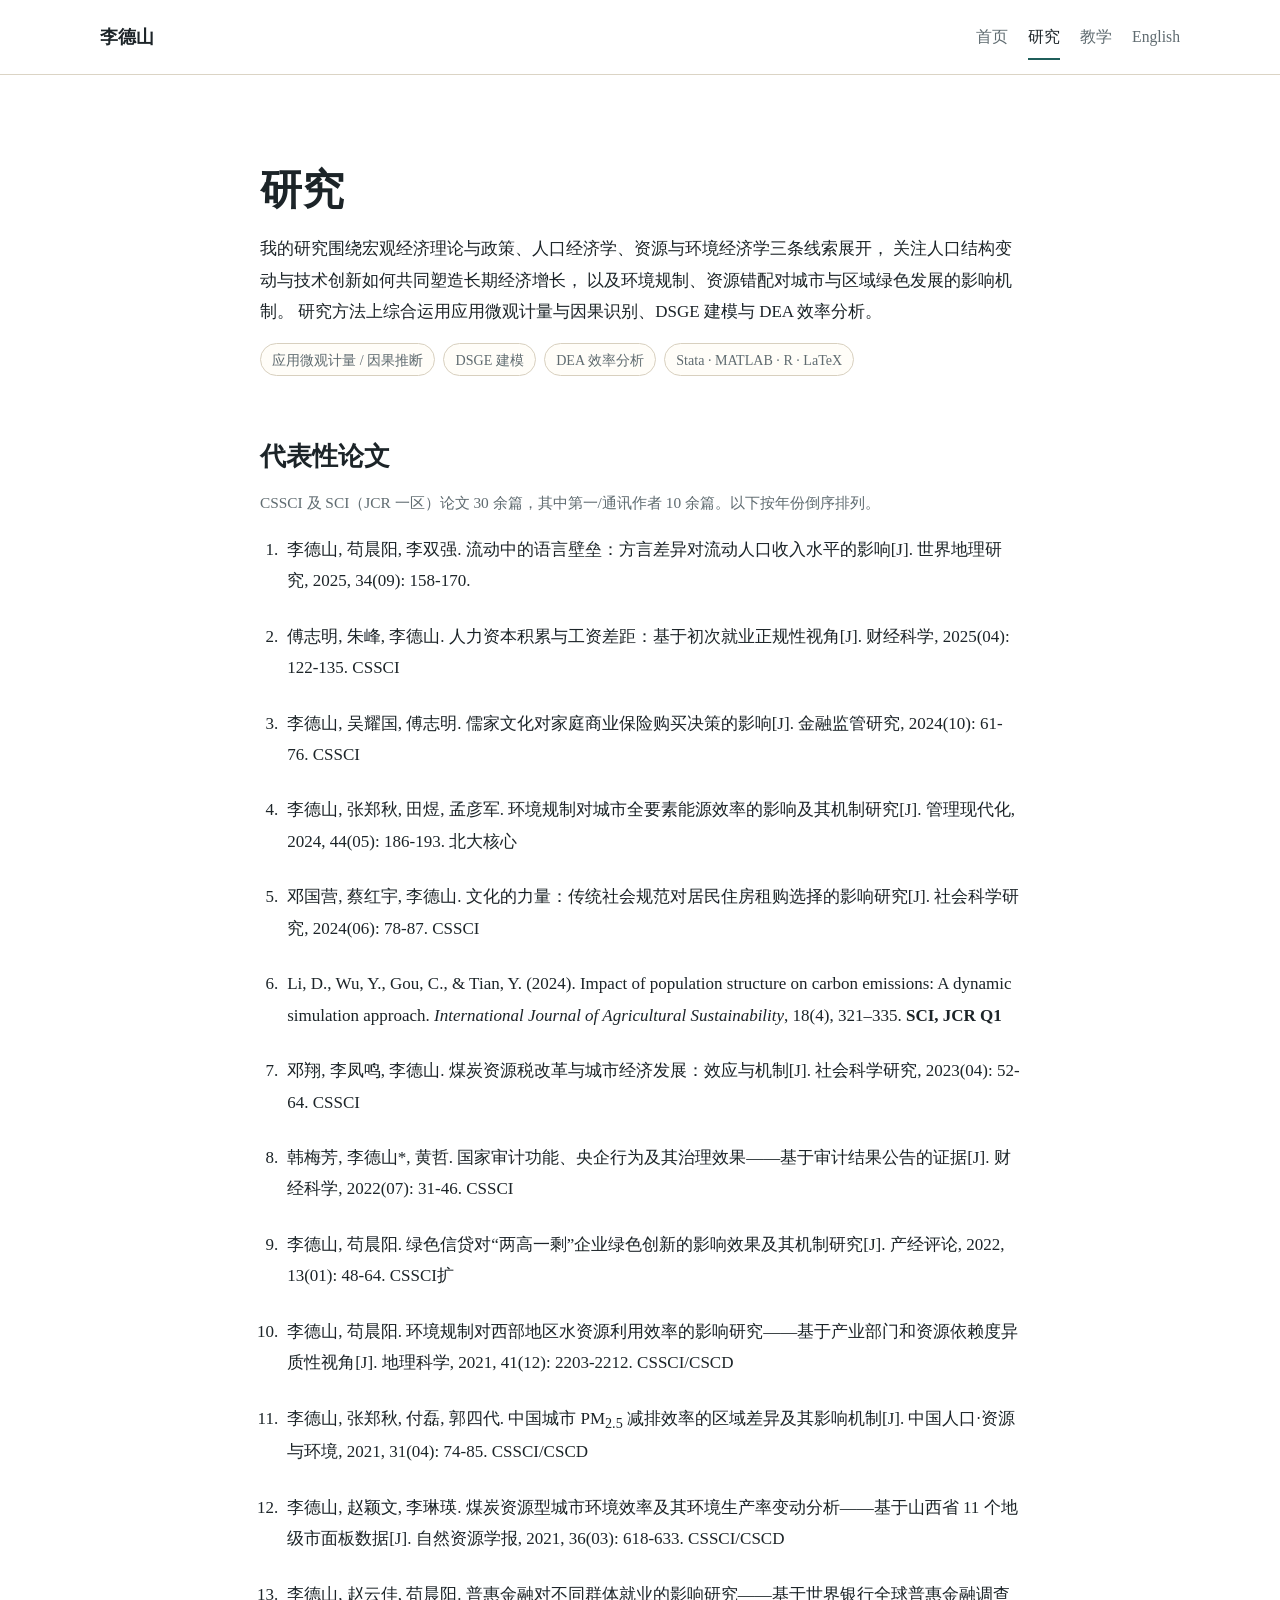
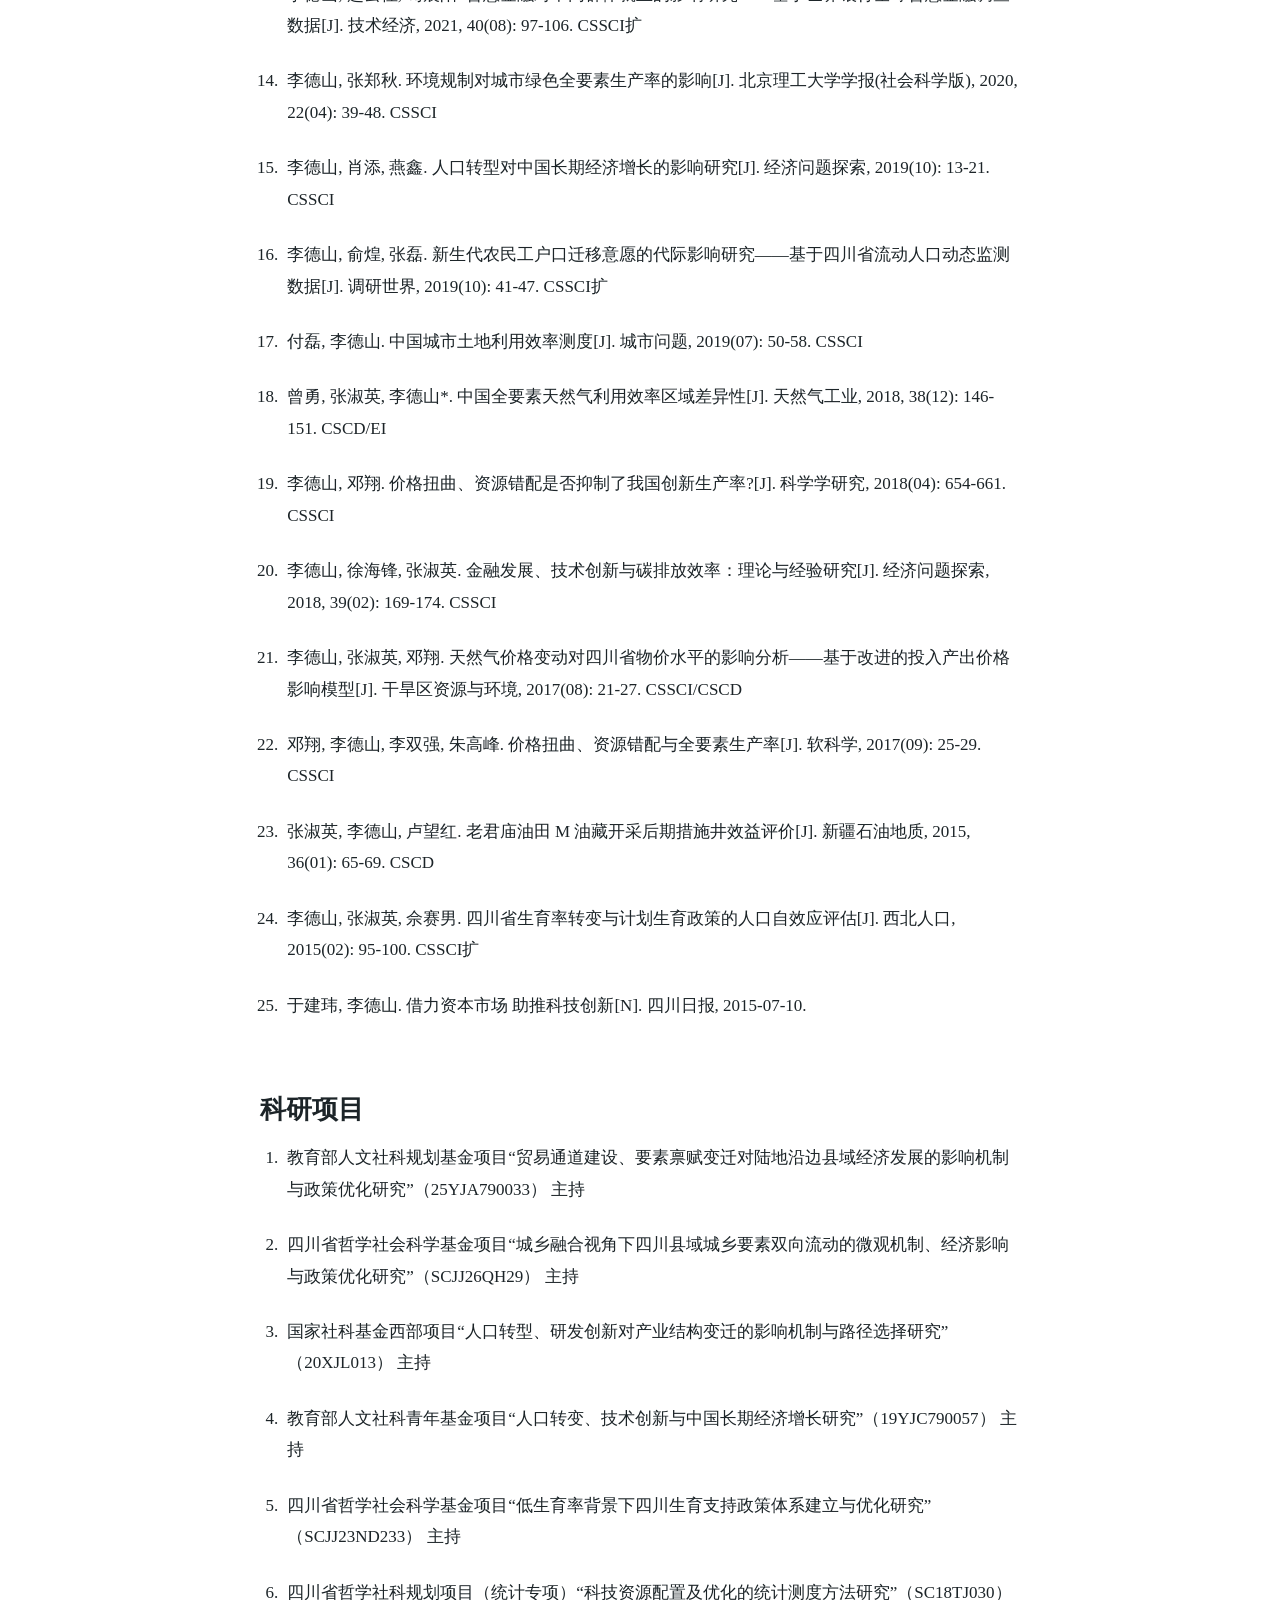
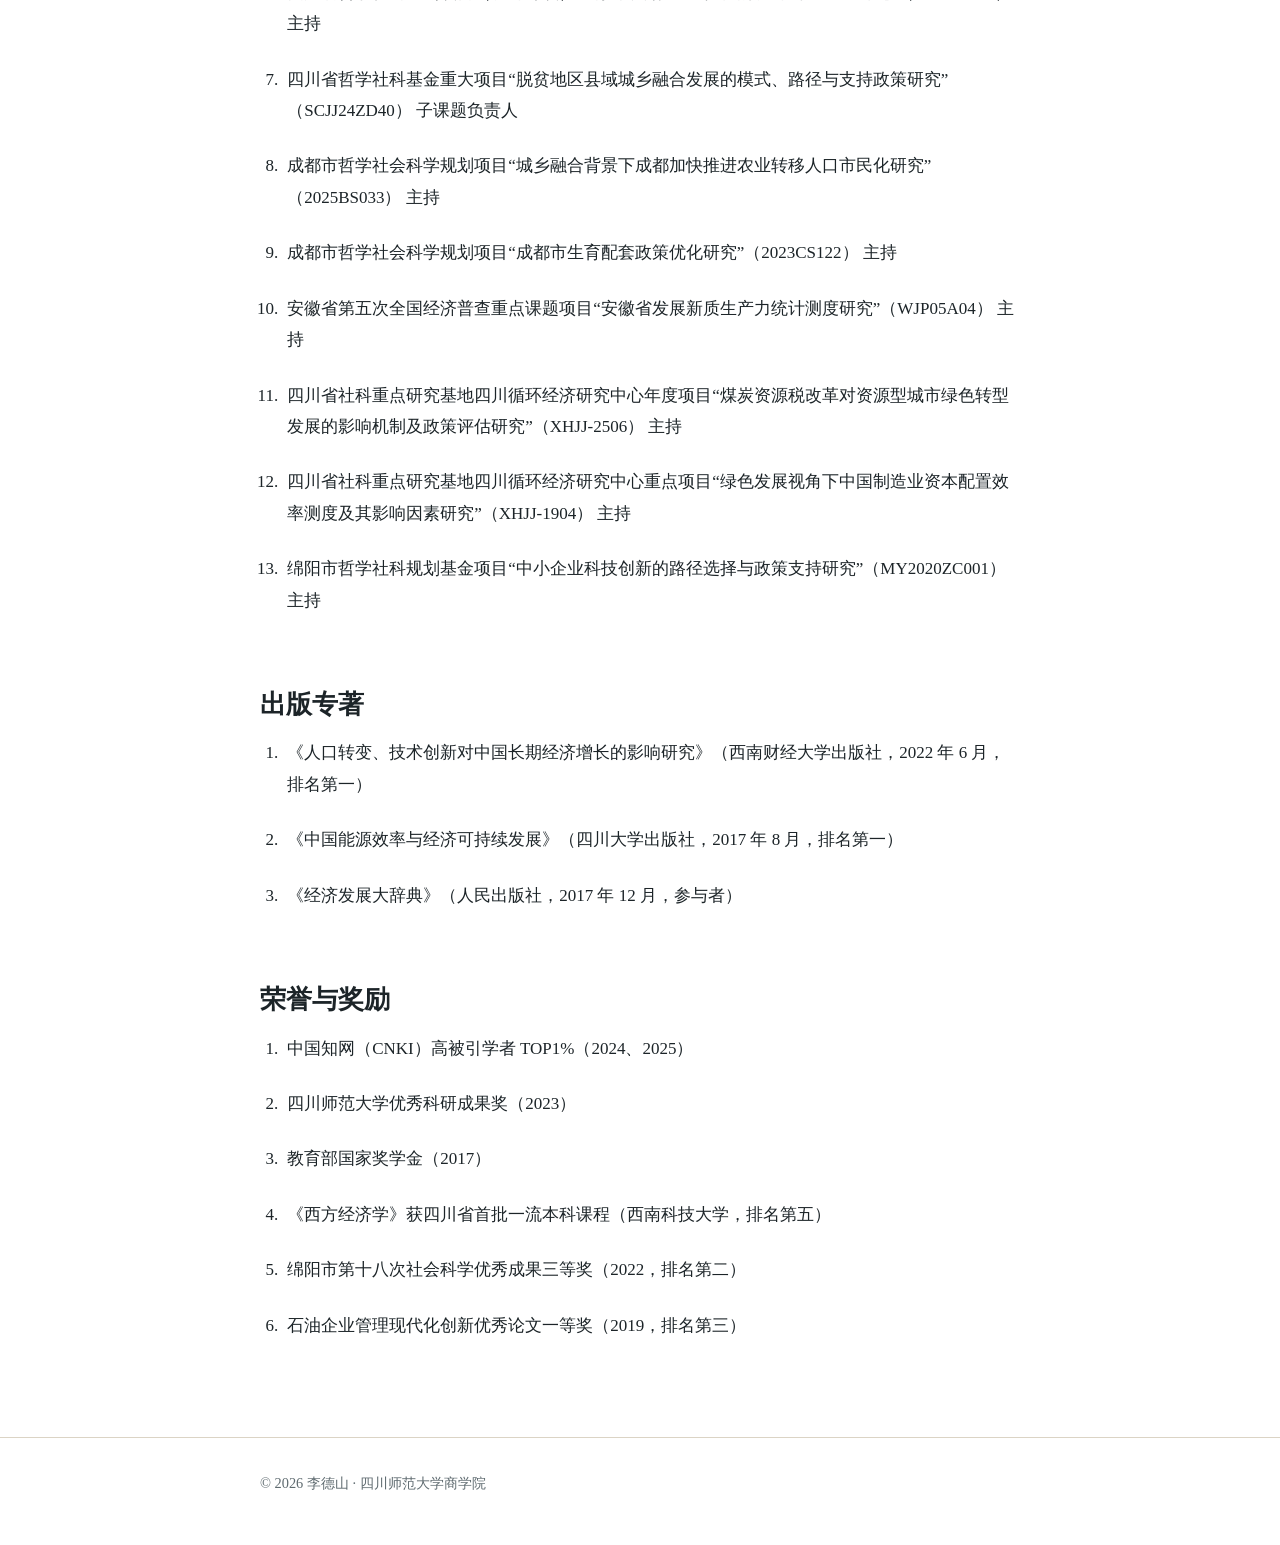
==== research.html @ 9db837fc "Rebuild personal homepage with new design - Replace Jekyll-based index.md with a static site styled " ====
<!DOCTYPE html>
<html lang="zh-CN">
<head>
  <meta charset="UTF-8">
  <meta name="viewport" content="width=device-width, initial-scale=1">
  <title>研究 | 李德山</title>
  <meta name="description" content="李德山的研究方向、代表性论文、科研项目与专著。">
  <link rel="stylesheet" href="style.css">
</head>
<body>
  <header class="site-header">
    <div class="container header-inner">
      <a class="site-name" href="index.html">李德山</a>
      <nav class="site-nav" aria-label="主导航">
        <a href="index.html">首页</a>
        <a href="research.html" aria-current="page">研究</a>
        <a href="teaching.html">教学</a>
        <a href="english.html">English</a>
      </nav>
    </div>
  </header>

  <main>
    <section class="page-hero">
      <div class="container narrow">
        <h1>研究</h1>
        <p>
          我的研究围绕宏观经济理论与政策、人口经济学、资源与环境经济学三条线索展开，
          关注人口结构变动与技术创新如何共同塑造长期经济增长，
          以及环境规制、资源错配对城市与区域绿色发展的影响机制。
          研究方法上综合运用应用微观计量与因果识别、DSGE 建模与 DEA 效率分析。
        </p>
        <ul class="tags">
          <li>应用微观计量 / 因果推断</li>
          <li>DSGE 建模</li>
          <li>DEA 效率分析</li>
          <li>Stata · MATLAB · R · LaTeX</li>
        </ul>
      </div>
    </section>

    <section class="page-section">
      <div class="container narrow">
        <h2>代表性论文</h2>
        <p class="pub-meta">CSSCI 及 SCI（JCR 一区）论文 30 余篇，其中第一/通讯作者 10 余篇。以下按年份倒序排列。</p>
        <ol class="pub-list">
          <li><p class="pub-citation">李德山, 苟晨阳, 李双强. 流动中的语言壁垒：方言差异对流动人口收入水平的影响[J]. 世界地理研究, 2025, 34(09): 158-170.</p></li>
          <li><p class="pub-citation">傅志明, 朱峰, 李德山. 人力资本积累与工资差距：基于初次就业正规性视角[J]. 财经科学, 2025(04): 122-135. CSSCI</p></li>
          <li><p class="pub-citation">李德山, 吴耀国, 傅志明. 儒家文化对家庭商业保险购买决策的影响[J]. 金融监管研究, 2024(10): 61-76. CSSCI</p></li>
          <li><p class="pub-citation">李德山, 张郑秋, 田煜, 孟彦军. 环境规制对城市全要素能源效率的影响及其机制研究[J]. 管理现代化, 2024, 44(05): 186-193. 北大核心</p></li>
          <li><p class="pub-citation">邓国营, 蔡红宇, 李德山. 文化的力量：传统社会规范对居民住房租购选择的影响研究[J]. 社会科学研究, 2024(06): 78-87. CSSCI</p></li>
          <li><p class="pub-citation">Li, D., Wu, Y., Gou, C., &amp; Tian, Y. (2024). Impact of population structure on carbon emissions: A dynamic simulation approach. <em>International Journal of Agricultural Sustainability</em>, 18(4), 321–335. <strong>SCI, JCR Q1</strong></p></li>
          <li><p class="pub-citation">邓翔, 李凤鸣, 李德山. 煤炭资源税改革与城市经济发展：效应与机制[J]. 社会科学研究, 2023(04): 52-64. CSSCI</p></li>
          <li><p class="pub-citation">韩梅芳, 李德山*, 黄哲. 国家审计功能、央企行为及其治理效果——基于审计结果公告的证据[J]. 财经科学, 2022(07): 31-46. CSSCI</p></li>
          <li><p class="pub-citation">李德山, 苟晨阳. 绿色信贷对“两高一剩”企业绿色创新的影响效果及其机制研究[J]. 产经评论, 2022, 13(01): 48-64. CSSCI扩</p></li>
          <li><p class="pub-citation">李德山, 苟晨阳. 环境规制对西部地区水资源利用效率的影响研究——基于产业部门和资源依赖度异质性视角[J]. 地理科学, 2021, 41(12): 2203-2212. CSSCI/CSCD</p></li>
          <li><p class="pub-citation">李德山, 张郑秋, 付磊, 郭四代. 中国城市 PM<sub>2.5</sub> 减排效率的区域差异及其影响机制[J]. 中国人口·资源与环境, 2021, 31(04): 74-85. CSSCI/CSCD</p></li>
          <li><p class="pub-citation">李德山, 赵颖文, 李琳瑛. 煤炭资源型城市环境效率及其环境生产率变动分析——基于山西省 11 个地级市面板数据[J]. 自然资源学报, 2021, 36(03): 618-633. CSSCI/CSCD</p></li>
          <li><p class="pub-citation">李德山, 赵云佳, 苟晨阳. 普惠金融对不同群体就业的影响研究——基于世界银行全球普惠金融调查数据[J]. 技术经济, 2021, 40(08): 97-106. CSSCI扩</p></li>
          <li><p class="pub-citation">李德山, 张郑秋. 环境规制对城市绿色全要素生产率的影响[J]. 北京理工大学学报(社会科学版), 2020, 22(04): 39-48. CSSCI</p></li>
          <li><p class="pub-citation">李德山, 肖添, 燕鑫. 人口转型对中国长期经济增长的影响研究[J]. 经济问题探索, 2019(10): 13-21. CSSCI</p></li>
          <li><p class="pub-citation">李德山, 俞煌, 张磊. 新生代农民工户口迁移意愿的代际影响研究——基于四川省流动人口动态监测数据[J]. 调研世界, 2019(10): 41-47. CSSCI扩</p></li>
          <li><p class="pub-citation">付磊, 李德山. 中国城市土地利用效率测度[J]. 城市问题, 2019(07): 50-58. CSSCI</p></li>
          <li><p class="pub-citation">曾勇, 张淑英, 李德山*. 中国全要素天然气利用效率区域差异性[J]. 天然气工业, 2018, 38(12): 146-151. CSCD/EI</p></li>
          <li><p class="pub-citation">李德山, 邓翔. 价格扭曲、资源错配是否抑制了我国创新生产率?[J]. 科学学研究, 2018(04): 654-661. CSSCI</p></li>
          <li><p class="pub-citation">李德山, 徐海锋, 张淑英. 金融发展、技术创新与碳排放效率：理论与经验研究[J]. 经济问题探索, 2018, 39(02): 169-174. CSSCI</p></li>
          <li><p class="pub-citation">李德山, 张淑英, 邓翔. 天然气价格变动对四川省物价水平的影响分析——基于改进的投入产出价格影响模型[J]. 干旱区资源与环境, 2017(08): 21-27. CSSCI/CSCD</p></li>
          <li><p class="pub-citation">邓翔, 李德山, 李双强, 朱高峰. 价格扭曲、资源错配与全要素生产率[J]. 软科学, 2017(09): 25-29. CSSCI</p></li>
          <li><p class="pub-citation">张淑英, 李德山, 卢望红. 老君庙油田 M 油藏开采后期措施井效益评价[J]. 新疆石油地质, 2015, 36(01): 65-69. CSCD</p></li>
          <li><p class="pub-citation">李德山, 张淑英, 佘赛男. 四川省生育率转变与计划生育政策的人口自效应评估[J]. 西北人口, 2015(02): 95-100. CSSCI扩</p></li>
          <li><p class="pub-citation">于建玮, 李德山. 借力资本市场 助推科技创新[N]. 四川日报, 2015-07-10.</p></li>
        </ol>
      </div>
    </section>

    <section class="page-section">
      <div class="container narrow">
        <h2>科研项目</h2>
        <ol class="pub-list">
          <li><p class="pub-citation">教育部人文社科规划基金项目“贸易通道建设、要素禀赋变迁对陆地沿边县域经济发展的影响机制与政策优化研究”（25YJA790033） 主持</p></li>
          <li><p class="pub-citation">四川省哲学社会科学基金项目“城乡融合视角下四川县域城乡要素双向流动的微观机制、经济影响与政策优化研究”（SCJJ26QH29） 主持</p></li>
          <li><p class="pub-citation">国家社科基金西部项目“人口转型、研发创新对产业结构变迁的影响机制与路径选择研究”（20XJL013） 主持</p></li>
          <li><p class="pub-citation">教育部人文社科青年基金项目“人口转变、技术创新与中国长期经济增长研究”（19YJC790057） 主持</p></li>
          <li><p class="pub-citation">四川省哲学社会科学基金项目“低生育率背景下四川生育支持政策体系建立与优化研究”（SCJJ23ND233） 主持</p></li>
          <li><p class="pub-citation">四川省哲学社科规划项目（统计专项）“科技资源配置及优化的统计测度方法研究”（SC18TJ030） 主持</p></li>
          <li><p class="pub-citation">四川省哲学社科基金重大项目“脱贫地区县域城乡融合发展的模式、路径与支持政策研究”（SCJJ24ZD40） 子课题负责人</p></li>
          <li><p class="pub-citation">成都市哲学社会科学规划项目“城乡融合背景下成都加快推进农业转移人口市民化研究”（2025BS033） 主持</p></li>
          <li><p class="pub-citation">成都市哲学社会科学规划项目“成都市生育配套政策优化研究”（2023CS122） 主持</p></li>
          <li><p class="pub-citation">安徽省第五次全国经济普查重点课题项目“安徽省发展新质生产力统计测度研究”（WJP05A04） 主持</p></li>
          <li><p class="pub-citation">四川省社科重点研究基地四川循环经济研究中心年度项目“煤炭资源税改革对资源型城市绿色转型发展的影响机制及政策评估研究”（XHJJ-2506） 主持</p></li>
          <li><p class="pub-citation">四川省社科重点研究基地四川循环经济研究中心重点项目“绿色发展视角下中国制造业资本配置效率测度及其影响因素研究”（XHJJ-1904） 主持</p></li>
          <li><p class="pub-citation">绵阳市哲学社科规划基金项目“中小企业科技创新的路径选择与政策支持研究”（MY2020ZC001） 主持</p></li>
        </ol>
      </div>
    </section>

    <section class="page-section">
      <div class="container narrow">
        <h2>出版专著</h2>
        <ol class="pub-list">
          <li><p class="pub-citation">《人口转变、技术创新对中国长期经济增长的影响研究》（西南财经大学出版社，2022 年 6 月，排名第一）</p></li>
          <li><p class="pub-citation">《中国能源效率与经济可持续发展》（四川大学出版社，2017 年 8 月，排名第一）</p></li>
          <li><p class="pub-citation">《经济发展大辞典》（人民出版社，2017 年 12 月，参与者）</p></li>
        </ol>
      </div>
    </section>

    <section class="page-section">
      <div class="container narrow">
        <h2>荣誉与奖励</h2>
        <ol class="pub-list">
          <li><p class="pub-citation">中国知网（CNKI）高被引学者 TOP1%（2024、2025）</p></li>
          <li><p class="pub-citation">四川师范大学优秀科研成果奖（2023）</p></li>
          <li><p class="pub-citation">教育部国家奖学金（2017）</p></li>
          <li><p class="pub-citation">《西方经济学》获四川省首批一流本科课程（西南科技大学，排名第五）</p></li>
          <li><p class="pub-citation">绵阳市第十八次社会科学优秀成果三等奖（2022，排名第二）</p></li>
          <li><p class="pub-citation">石油企业管理现代化创新优秀论文一等奖（2019，排名第三）</p></li>
        </ol>
      </div>
    </section>
  </main>

  <footer class="site-footer">
    <div class="container narrow">
      <p>© 2026 李德山 · 四川师范大学商学院</p>
    </div>
  </footer>
</body>
</html>
---- style.css ----
/* 个人主页样式 —— 沿用参考站（qiyuan-deng.github.io）的设计语言
   暖米色纸感底色 + 墨绿强调色 + 衬线字体；针对中文补充字体栈与行高 */

:root {
  --bg: #f6f2e8;
  --surface: #fffdf8;
  --surface-strong: #f0e8da;
  --text: #1c2428;
  --muted: #5f6b70;
  --line: #d8d0bf;
  --accent: #1f5e5a;
  --accent-dark: #174947;
  --shadow: 0 18px 50px rgba(27, 36, 41, 0.08);
  --max-width: 1080px;
  --narrow-width: 760px;
}

* { box-sizing: border-box; }

html { scroll-behavior: smooth; }

body {
  margin: 0;
  font-family: Georgia, "Times New Roman", "Songti SC", "SimSun",
               "Noto Serif CJK SC", "Source Han Serif SC", serif;
  font-size: 17px;
  color: var(--text);
  background: #ffffff;
  line-height: 1.85;
}

a { color: var(--accent); text-decoration: none; }

a:hover,
a:focus-visible { color: var(--accent-dark); text-decoration: underline; }

img { max-width: 100%; display: block; }

.container {
  width: min(calc(100% - 2rem), var(--max-width));
  margin: 0 auto;
}

.narrow { width: min(100%, var(--narrow-width)); }

/* ---------- 顶部导航 ---------- */

.site-header {
  position: sticky;
  top: 0;
  z-index: 10;
  backdrop-filter: blur(10px);
  background: rgba(255, 255, 255, 0.96);
  border-bottom: 1px solid rgba(216, 208, 191, 0.9);
}

.header-inner {
  display: flex;
  align-items: center;
  justify-content: space-between;
  gap: 1rem;
  min-height: 74px;
}

.site-name {
  font-size: 1.15rem;
  font-weight: 700;
  letter-spacing: 0.01em;
  color: var(--text);
  white-space: nowrap;
}

.site-name:hover,
.site-name:focus-visible { color: var(--text); text-decoration: none; }

.site-nav { display: flex; flex-wrap: wrap; gap: 1.25rem; }

.site-nav a {
  position: relative;
  padding: 0.2rem 0;
  color: var(--muted);
  font-size: 0.98rem;
}

.site-nav a[aria-current="page"] { color: var(--text); }

.site-nav a[aria-current="page"]::after {
  content: "";
  position: absolute;
  left: 0;
  right: 0;
  bottom: -0.35rem;
  height: 2px;
  background: var(--accent);
}

/* ---------- 首屏 ---------- */

.hero,
.page-hero { padding: 5.5rem 0 2.5rem; }

.hero-grid {
  display: grid;
  grid-template-columns: minmax(0, 1.5fr) minmax(240px, 0.9fr);
  align-items: center;
  gap: 2.5rem;
}

.hero-text { min-width: 0; }

.eyebrow {
  margin: 0 0 1rem;
  color: var(--accent);
  font-size: 0.9rem;
  letter-spacing: 0.12em;
}

h1,
h2 {
  margin: 0 0 1rem;
  font-family: "Palatino Linotype", "Book Antiqua", Palatino, Georgia,
               "Songti SC", "SimSun", "Noto Serif CJK SC", serif;
  line-height: 1.3;
  font-weight: 700;
}

h1 { font-size: clamp(1.85rem, 3.6vw, 2.6rem); letter-spacing: -0.01em; }
h2 { font-size: clamp(1.35rem, 2vw, 1.8rem); }

h1 .en {
  display: block;
  font-size: 0.5em;
  letter-spacing: 0.06em;
  color: var(--muted);
  font-weight: 400;
  margin-top: 0.4rem;
}

p { margin: 0 0 1rem; }

.hero-intro,
.page-hero p { max-width: 52rem; }

.hero-intro-secondary { margin-top: 0.25rem; color: var(--muted); }

/* ---------- 链接胶囊 ---------- */

.external-links {
  display: flex;
  flex-wrap: wrap;
  gap: 0.85rem 1.25rem;
  margin-top: 1.6rem;
  position: relative;
  z-index: 3;
}

.external-links a {
  display: inline-flex;
  align-items: center;
  padding: 0.5rem 0.9rem;
  border: 1px solid var(--line);
  border-radius: 999px;
  background: #ffffff;
  font-size: 0.95rem;
}

.hero-photo { justify-self: end; position: relative; z-index: 1; }

.hero-photo img {
  width: min(100%, 250px);
  aspect-ratio: 4 / 5;
  object-fit: cover;
  border-radius: 24px;
  border: 1px solid rgba(216, 208, 191, 0.95);
  box-shadow: var(--shadow);
}

/* 无照片时的占位框 */
.photo-placeholder {
  width: min(100%, 250px);
  aspect-ratio: 4 / 5;
  border-radius: 24px;
  border: 1px dashed var(--line);
  background: var(--surface-strong);
  display: flex;
  align-items: center;
  justify-content: center;
  color: var(--muted);
  font-size: 0.9rem;
  text-align: center;
  padding: 1rem;
}

/* ---------- 内容区块 ---------- */

.page-section { padding: 1.5rem 0 2.5rem; }
.page-section + .page-section { padding-top: 0.5rem; }

.pub-list,
.course-list { margin: 0; padding-left: 1.4rem; }

.pub-list li,
.course-list li { margin-bottom: 1.5rem; padding-left: 0.3rem; }

.pub-title,
.course-title { margin-bottom: 0.2rem; font-weight: 700; color: var(--text); }

.pub-meta,
.course-meta { color: var(--muted); font-size: 0.96rem; }

.pub-citation { margin-bottom: 0.35rem; }

.tags { display: flex; flex-wrap: wrap; gap: 0.5rem; margin: 0.8rem 0 0; padding: 0; list-style: none; }

.tags li {
  border: 1px solid var(--line);
  border-radius: 999px;
  padding: 0.15rem 0.7rem;
  font-size: 0.88rem;
  color: var(--muted);
  background: var(--surface);
  margin: 0;
}

.contact-card {
  padding: 1.4rem 1.5rem;
  border: 1px solid var(--line);
  border-radius: 20px;
  background: linear-gradient(180deg, rgba(255, 253, 248, 0.95) 0%, rgba(240, 232, 218, 0.75) 100%);
  box-shadow: var(--shadow);
}

.contact-card dl { margin: 0; display: grid; grid-template-columns: 6.5rem 1fr; gap: 0.6rem 1rem; }
.contact-card dt { color: var(--muted); }
.contact-card dd { margin: 0; }

footer.site-footer {
  margin-top: 2rem;
  padding: 2rem 0;
  border-top: 1px solid rgba(216, 208, 191, 0.9);
  color: var(--muted);
  font-size: 0.9rem;
}

/* ---------- 待填占位标记 ---------- */

.todo {
  background: #fff6d8;
  border-bottom: 1px dashed #c9a227;
  padding: 0 0.2rem;
}

/* 正文关键词强调：低调的墨绿下划线，呼应主题色 */
.hl {
  border-bottom: 2px solid rgba(31, 94, 90, 0.28);
  padding-bottom: 1px;
}

/* ---------- 响应式 ---------- */

@media (max-width: 720px) {
  body { font-size: 16px; }

  .header-inner {
    flex-direction: column;
    align-items: flex-start;
    justify-content: center;
    padding: 1rem 0;
  }

  .site-nav { gap: 0.9rem 1.1rem; }

  .hero,
  .page-hero { padding-top: 3.5rem; }

  .hero-grid { grid-template-columns: 1fr; gap: 1.5rem; }

  .hero-photo { justify-self: start; }
  .hero-photo img,
  .photo-placeholder { width: min(68vw, 220px); }

  .external-links { gap: 0.7rem; }

  .contact-card dl { grid-template-columns: 1fr; gap: 0.2rem 0; }
  .contact-card dd { margin-bottom: 0.7rem; }
}
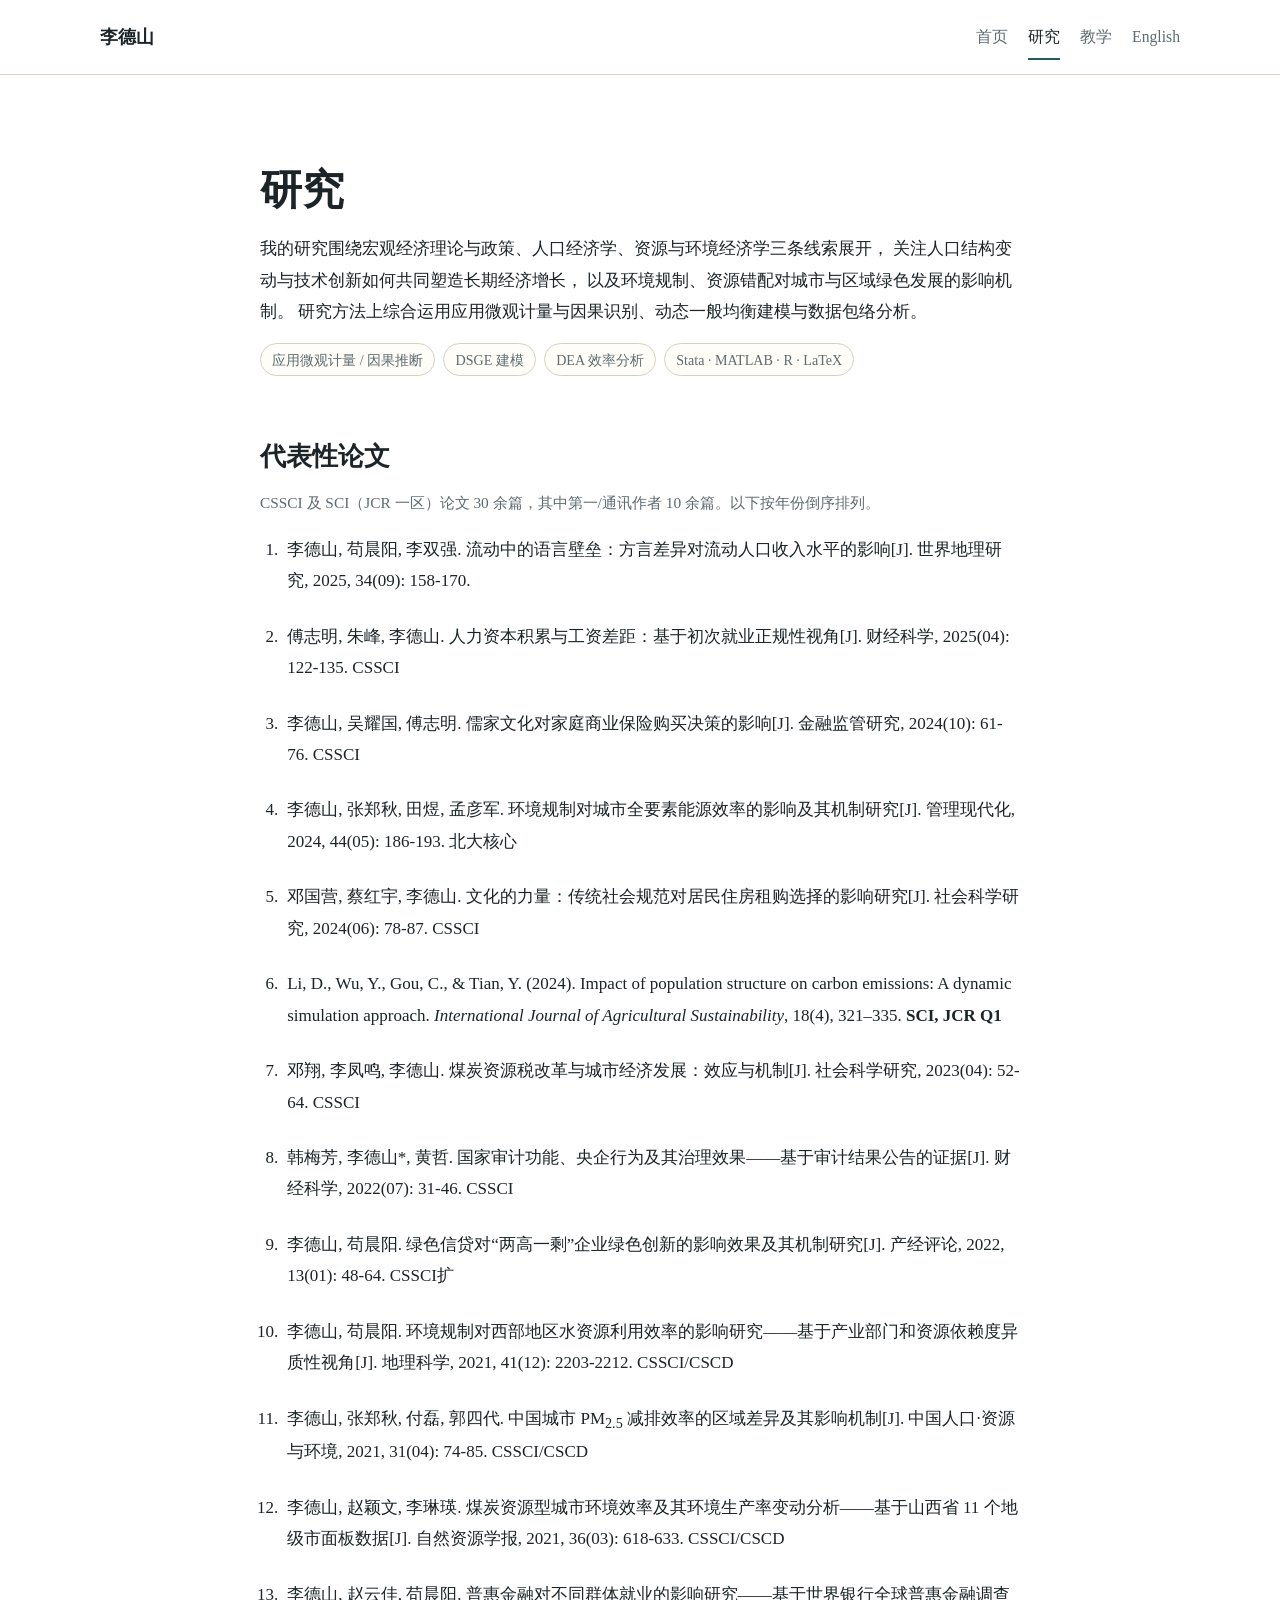
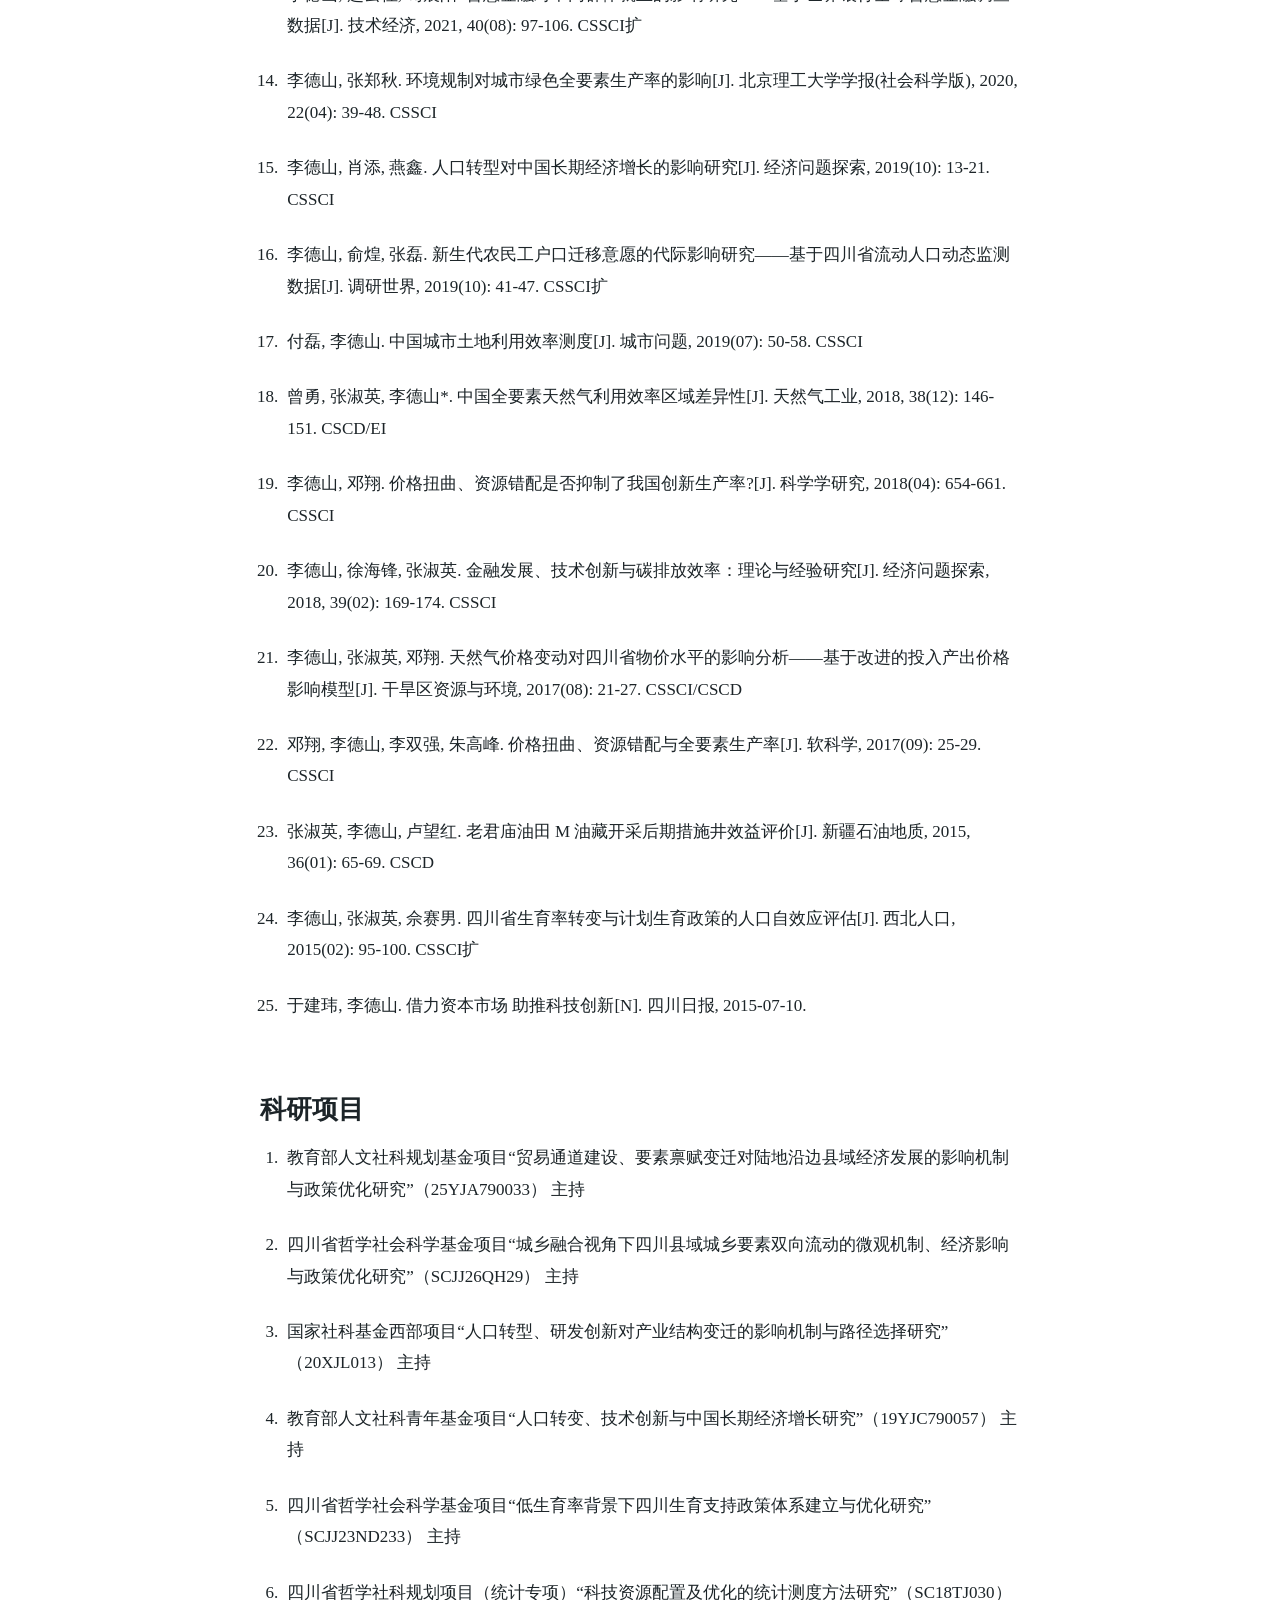
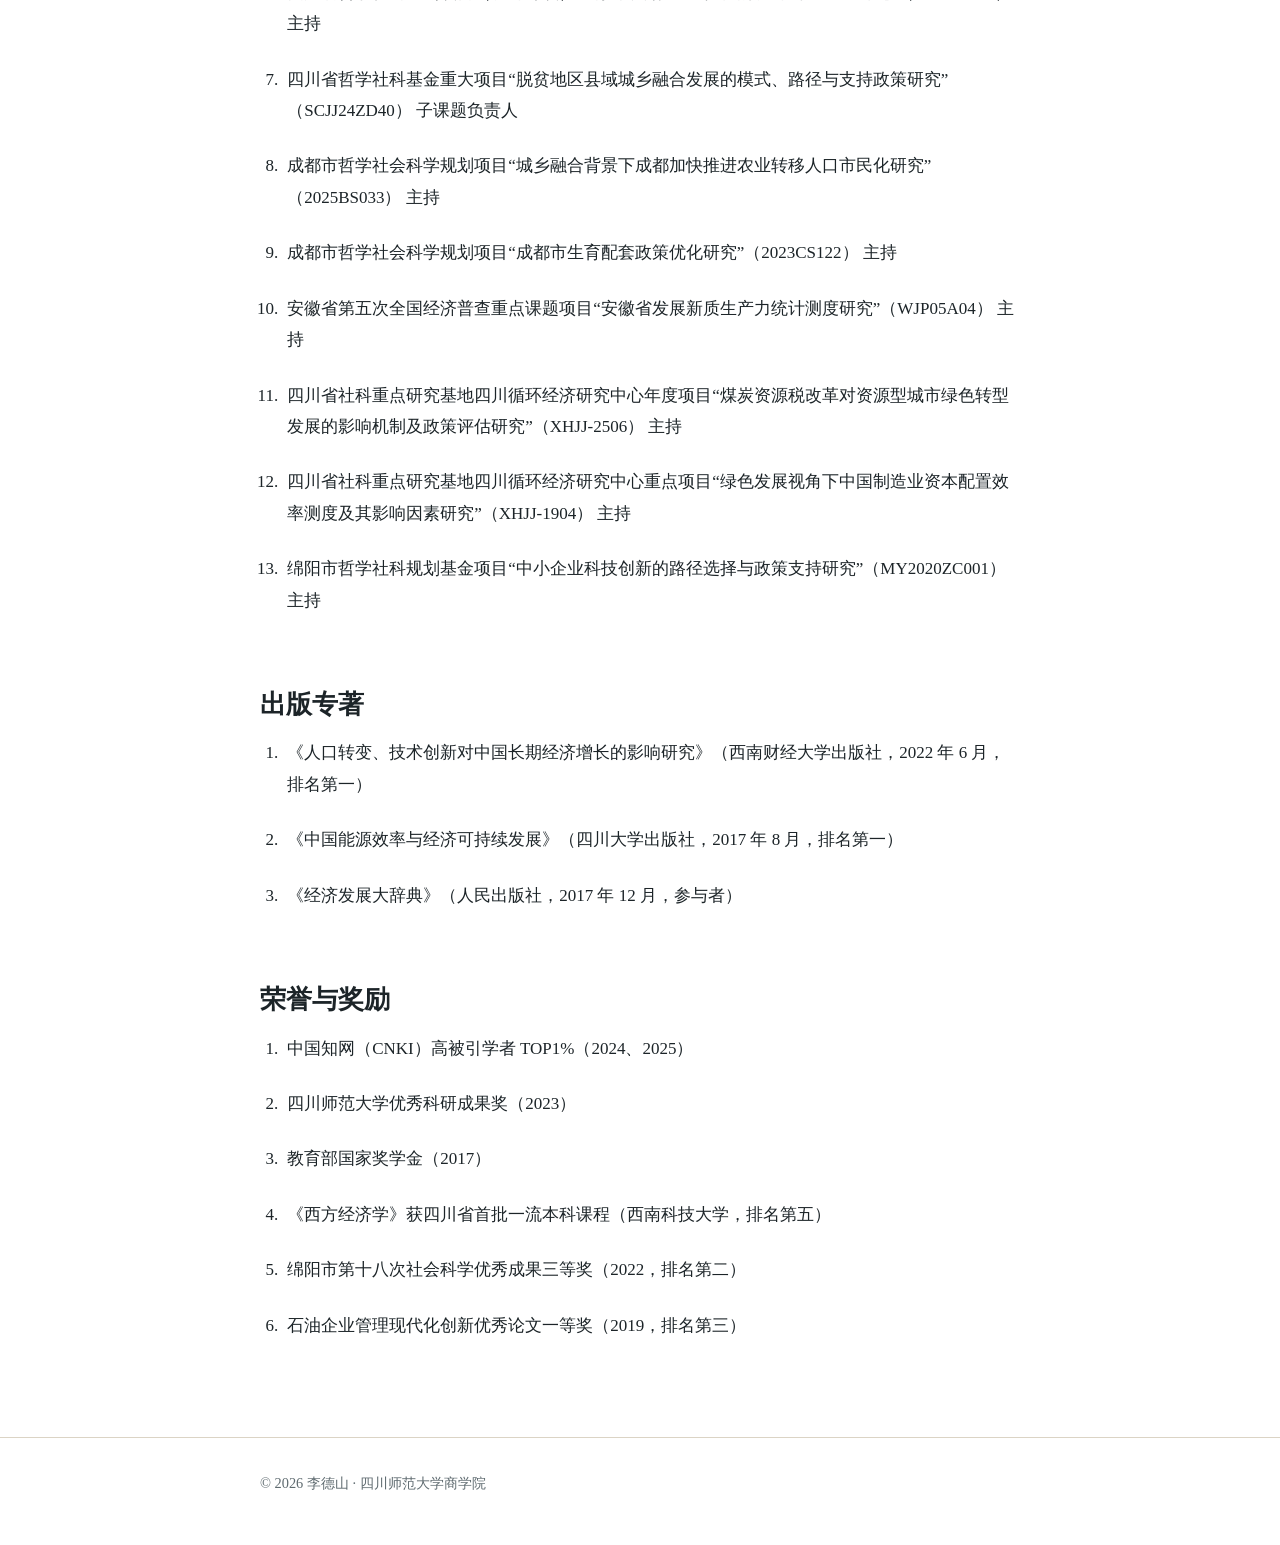
==== commit 289a60f1: "Update research.html" ====
--- a/research.html
+++ b/research.html
@@ -28,7 +28,7 @@
           我的研究围绕宏观经济理论与政策、人口经济学、资源与环境经济学三条线索展开，
           关注人口结构变动与技术创新如何共同塑造长期经济增长，
           以及环境规制、资源错配对城市与区域绿色发展的影响机制。
-          研究方法上综合运用应用微观计量与因果识别、DSGE 建模与 DEA 效率分析。
+          研究方法上综合运用应用微观计量与因果识别、动态一般均衡建模与数据包络分析。
         </p>
         <ul class="tags">
           <li>应用微观计量 / 因果推断</li>
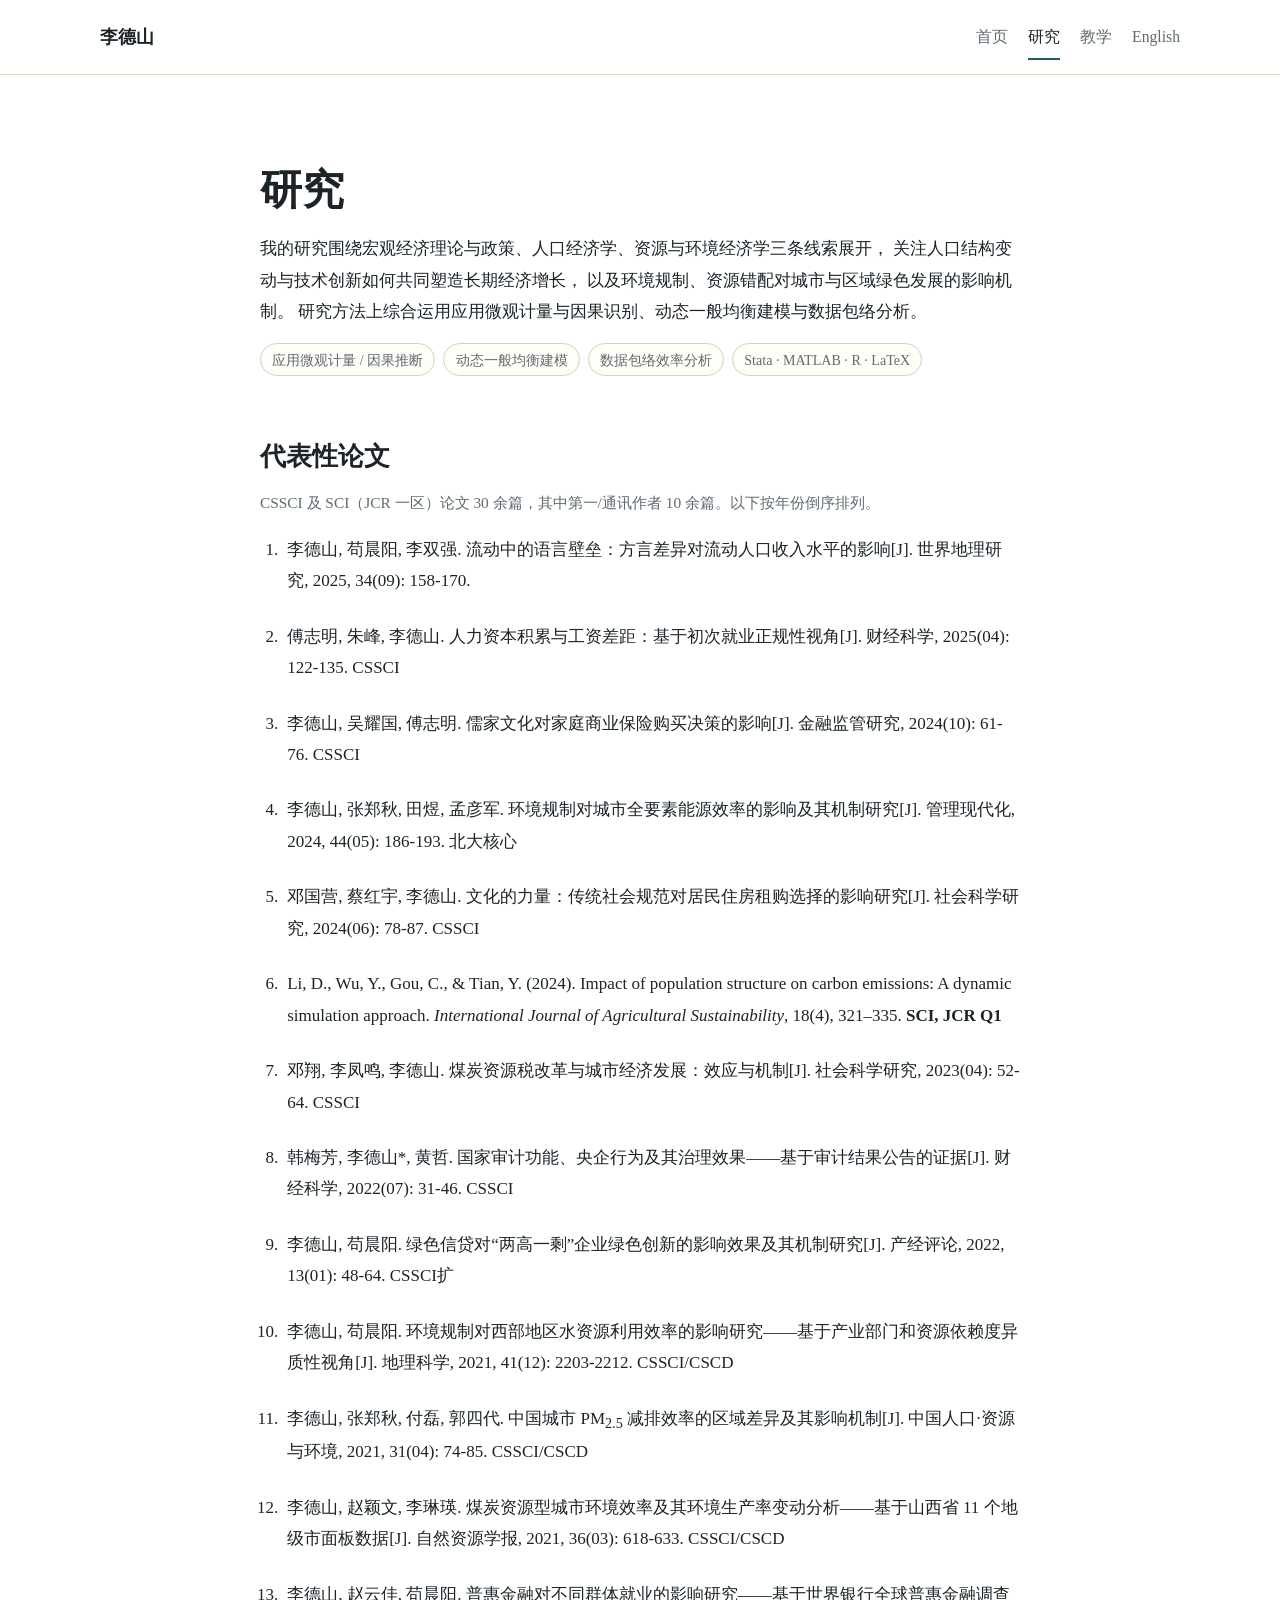
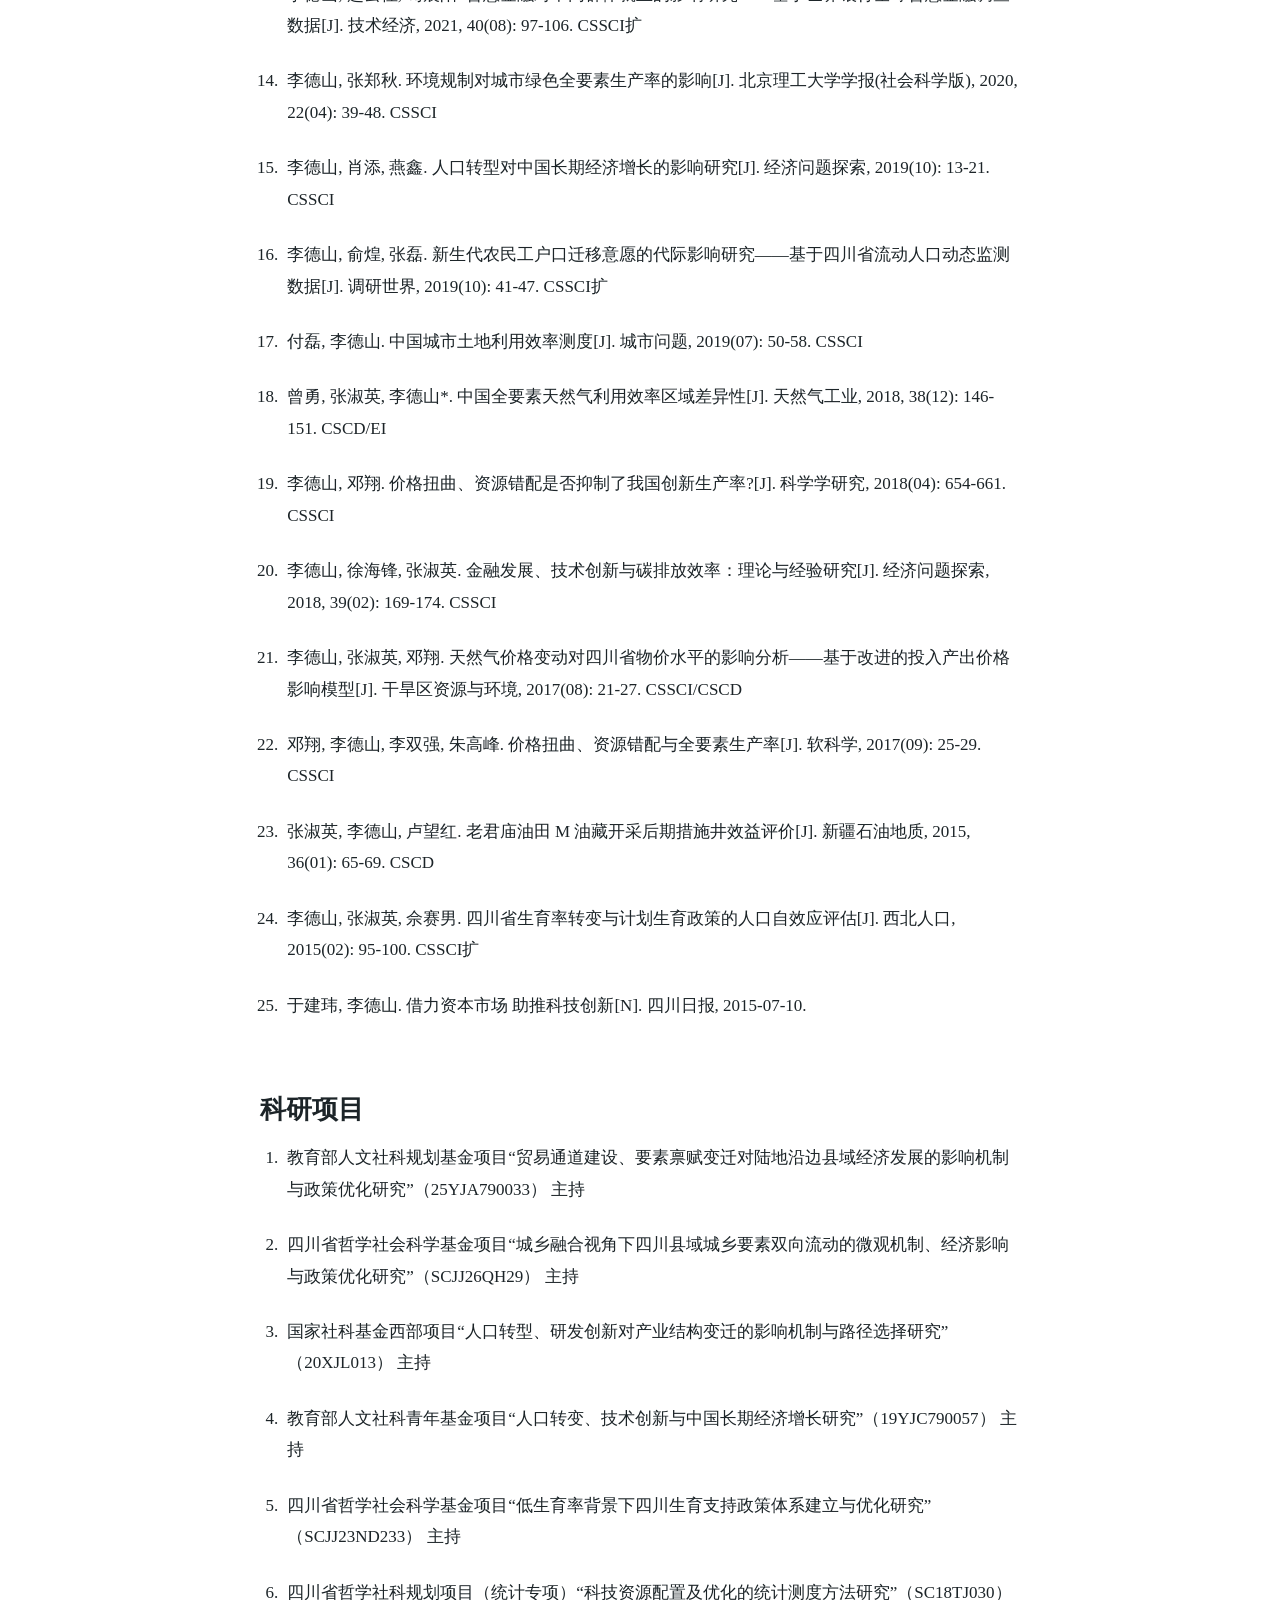
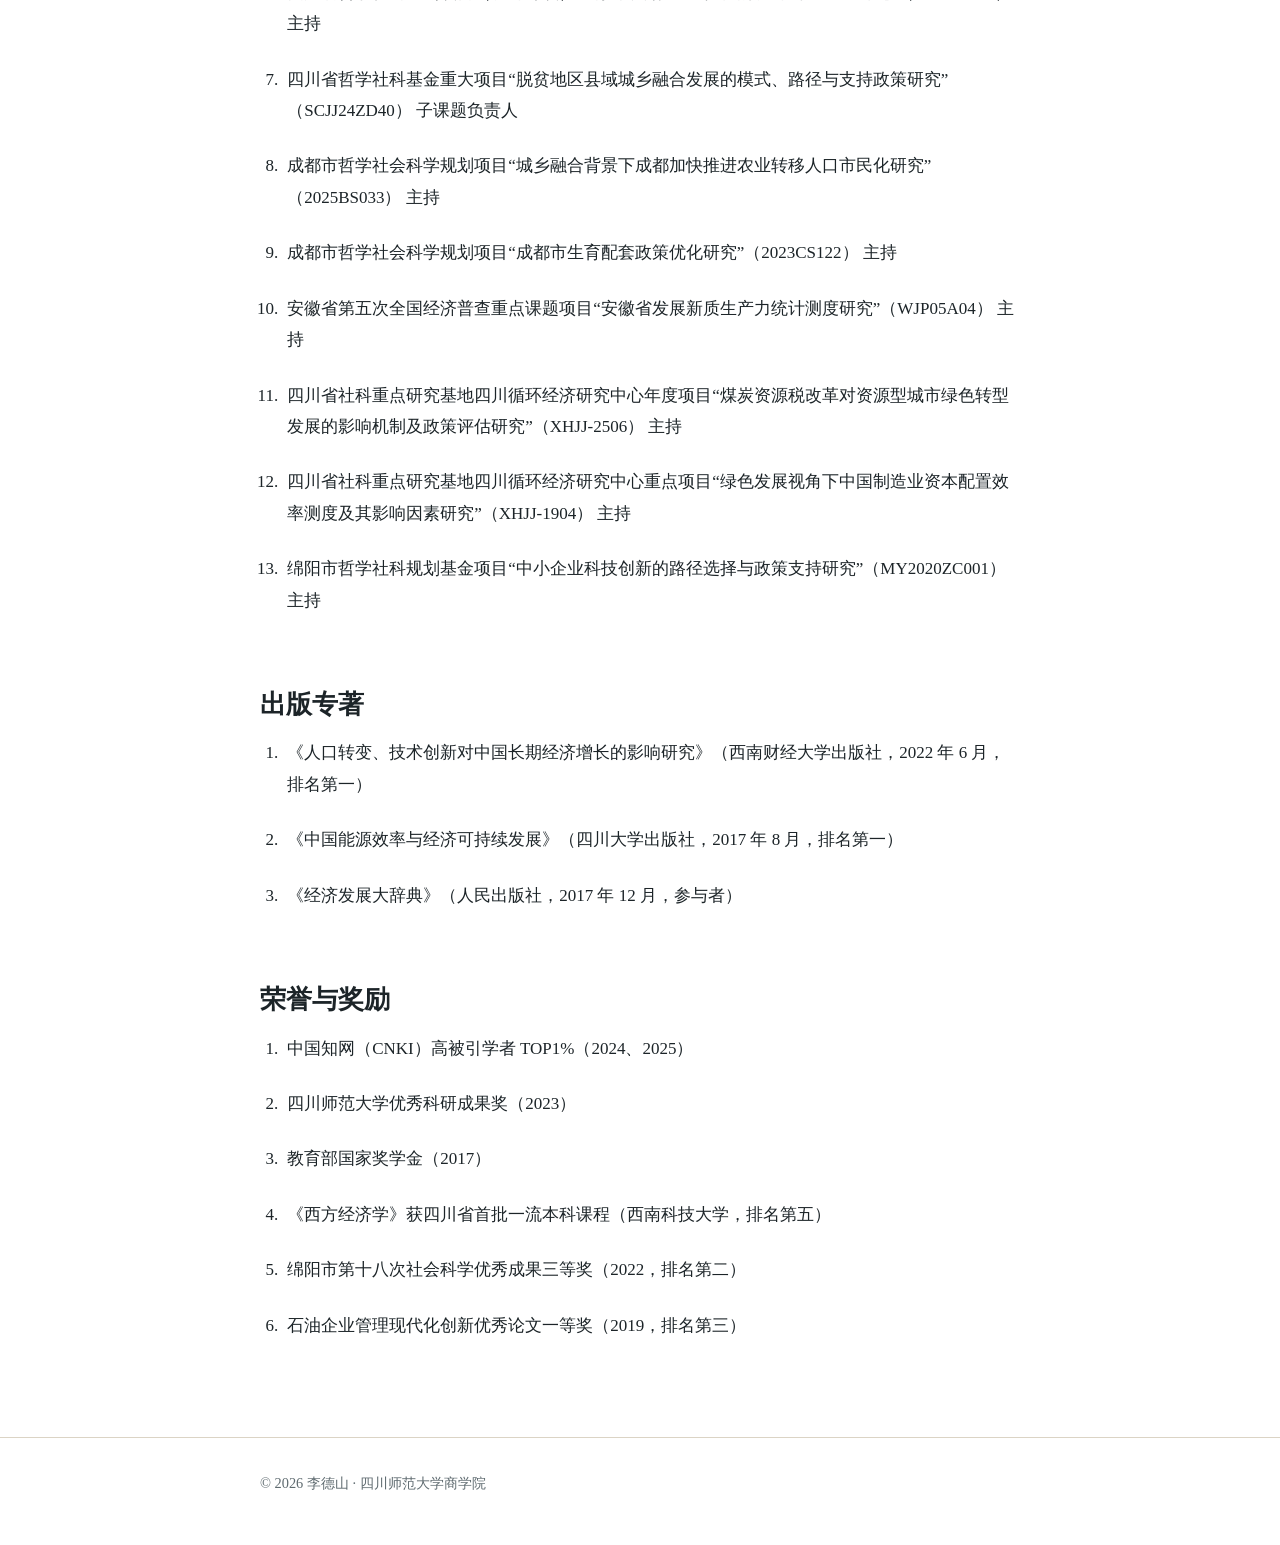
==== commit 6458b191: "Update research.html" ====
--- a/research.html
+++ b/research.html
@@ -32,8 +32,8 @@
         </p>
         <ul class="tags">
           <li>应用微观计量 / 因果推断</li>
-          <li>DSGE 建模</li>
-          <li>DEA 效率分析</li>
+          <li>动态一般均衡建模</li>
+          <li>数据包络效率分析</li>
           <li>Stata · MATLAB · R · LaTeX</li>
         </ul>
       </div>
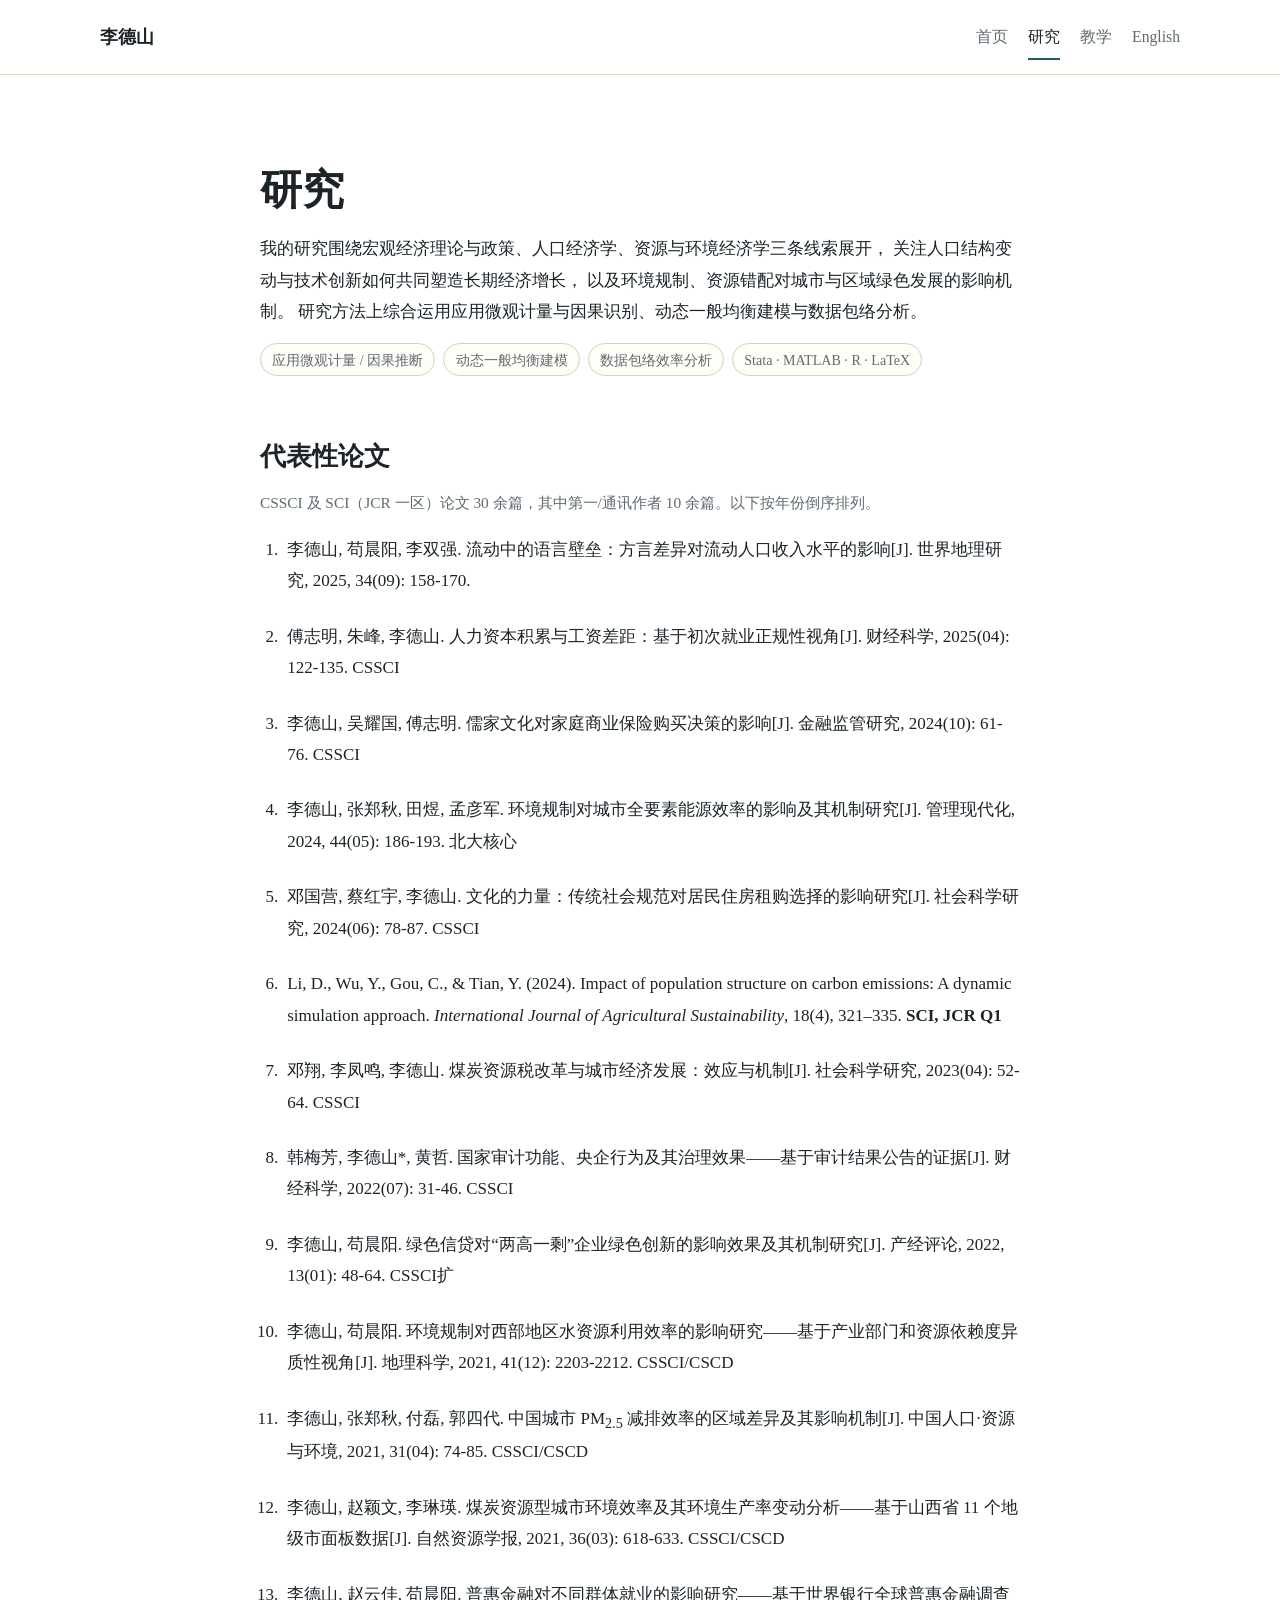
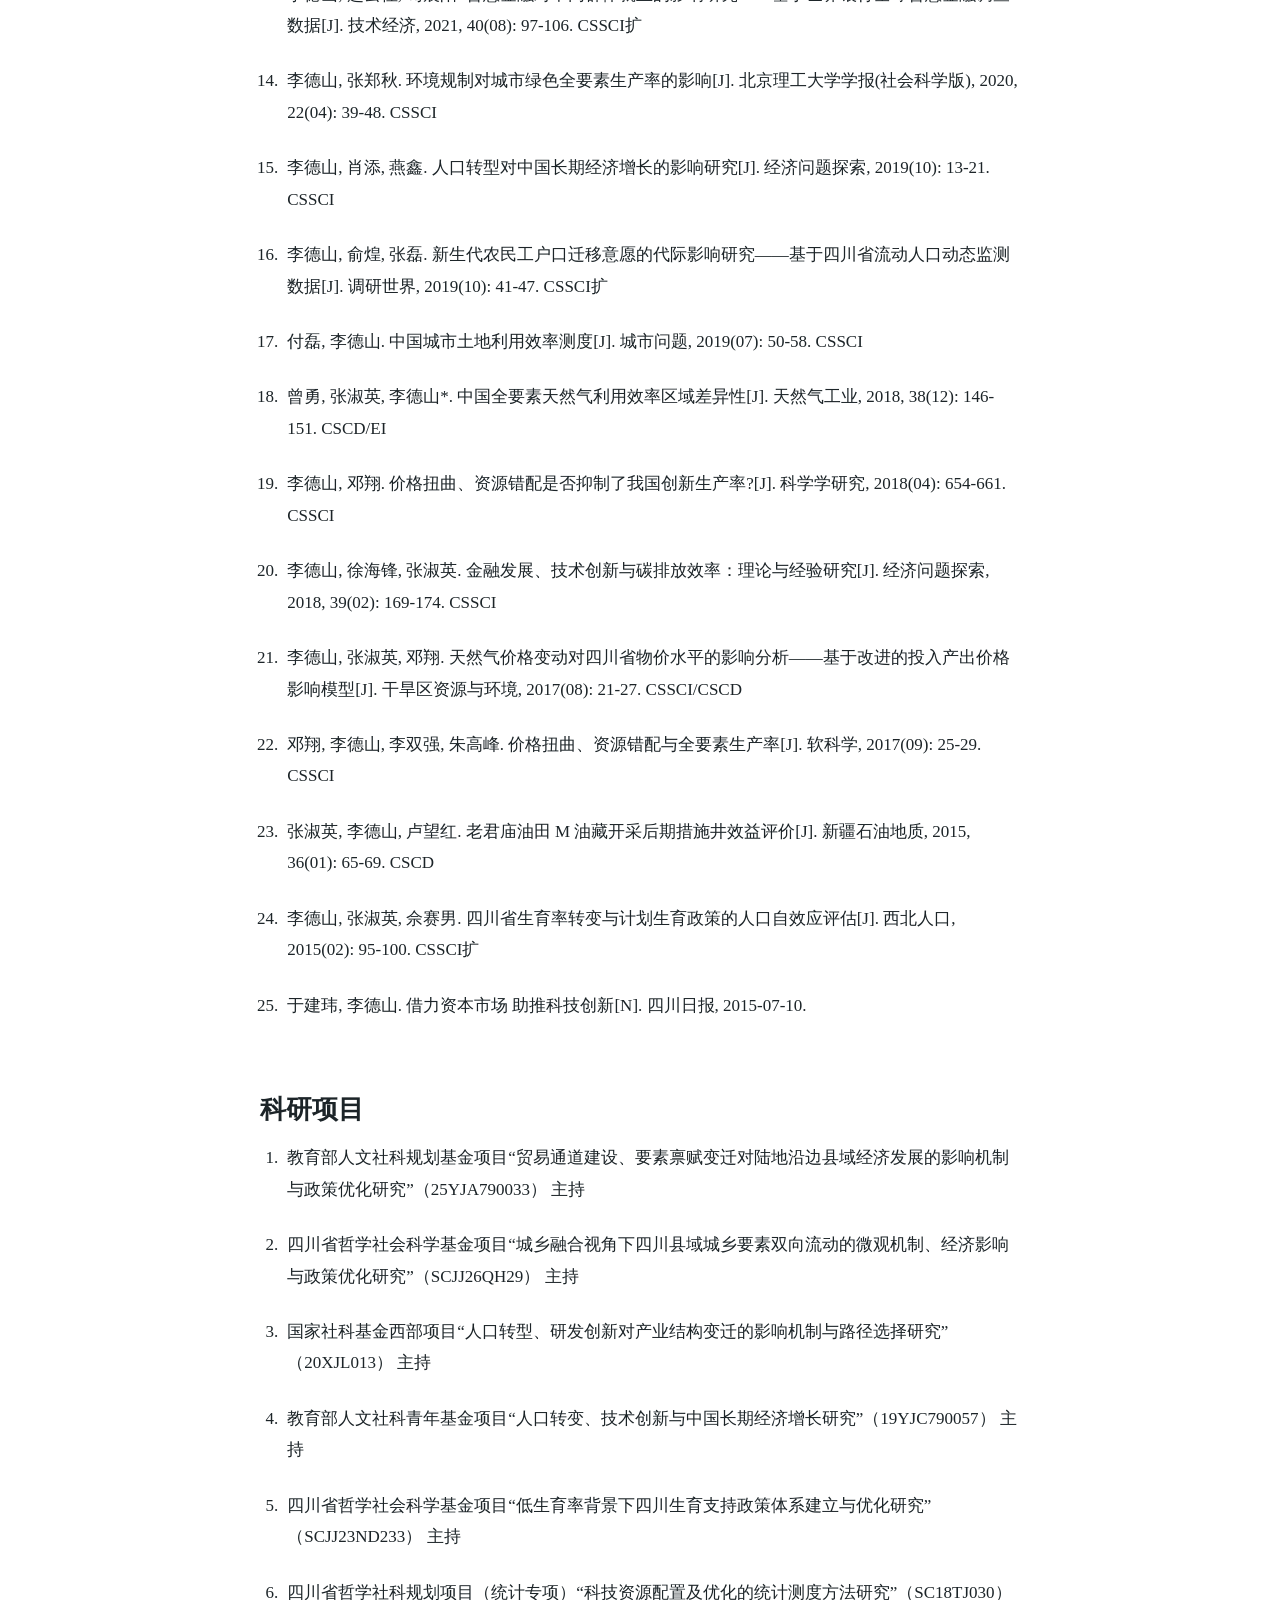
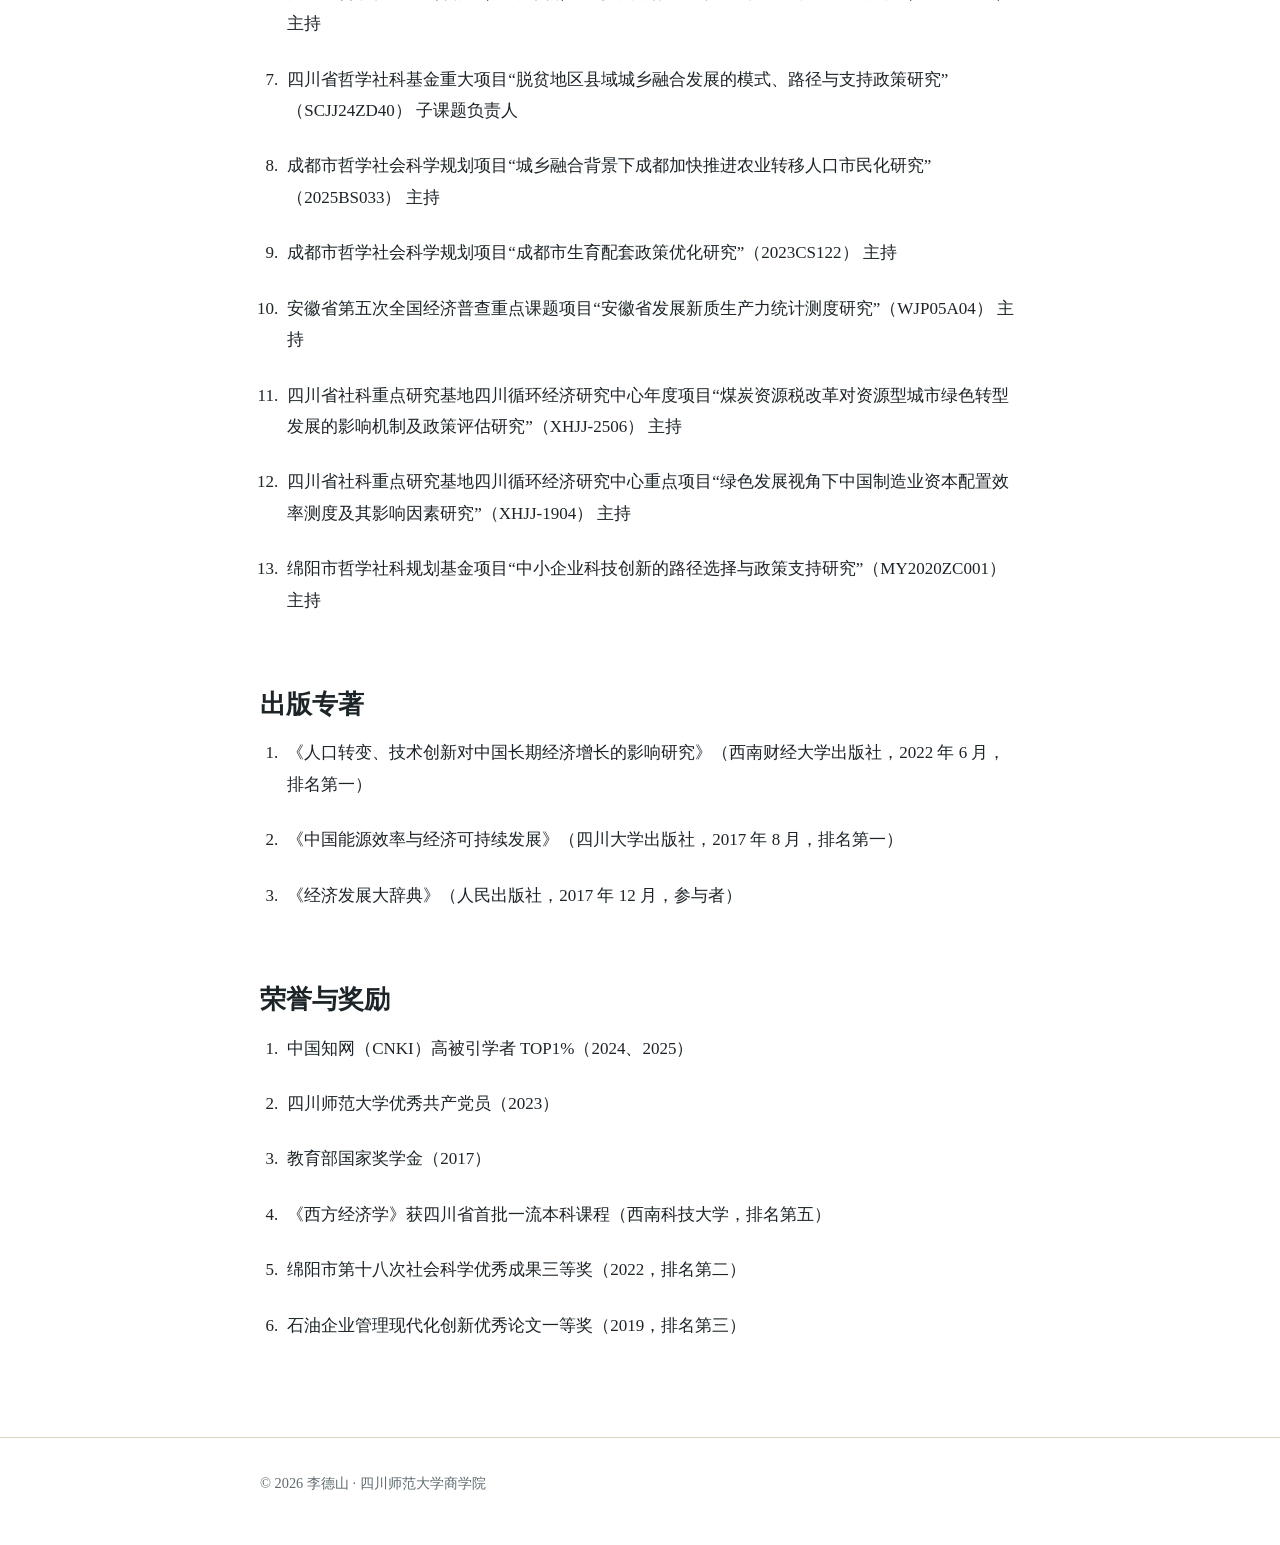
==== commit 1b8b62e7: "Fix honors entry: Outstanding Communist Party Member, Sichuan Normal University (2023)" ====
--- a/research.html
+++ b/research.html
@@ -110,7 +110,7 @@
         <h2>荣誉与奖励</h2>
         <ol class="pub-list">
           <li><p class="pub-citation">中国知网（CNKI）高被引学者 TOP1%（2024、2025）</p></li>
-          <li><p class="pub-citation">四川师范大学优秀科研成果奖（2023）</p></li>
+          <li><p class="pub-citation">四川师范大学优秀共产党员（2023）</p></li>
           <li><p class="pub-citation">教育部国家奖学金（2017）</p></li>
           <li><p class="pub-citation">《西方经济学》获四川省首批一流本科课程（西南科技大学，排名第五）</p></li>
           <li><p class="pub-citation">绵阳市第十八次社会科学优秀成果三等奖（2022，排名第二）</p></li>
